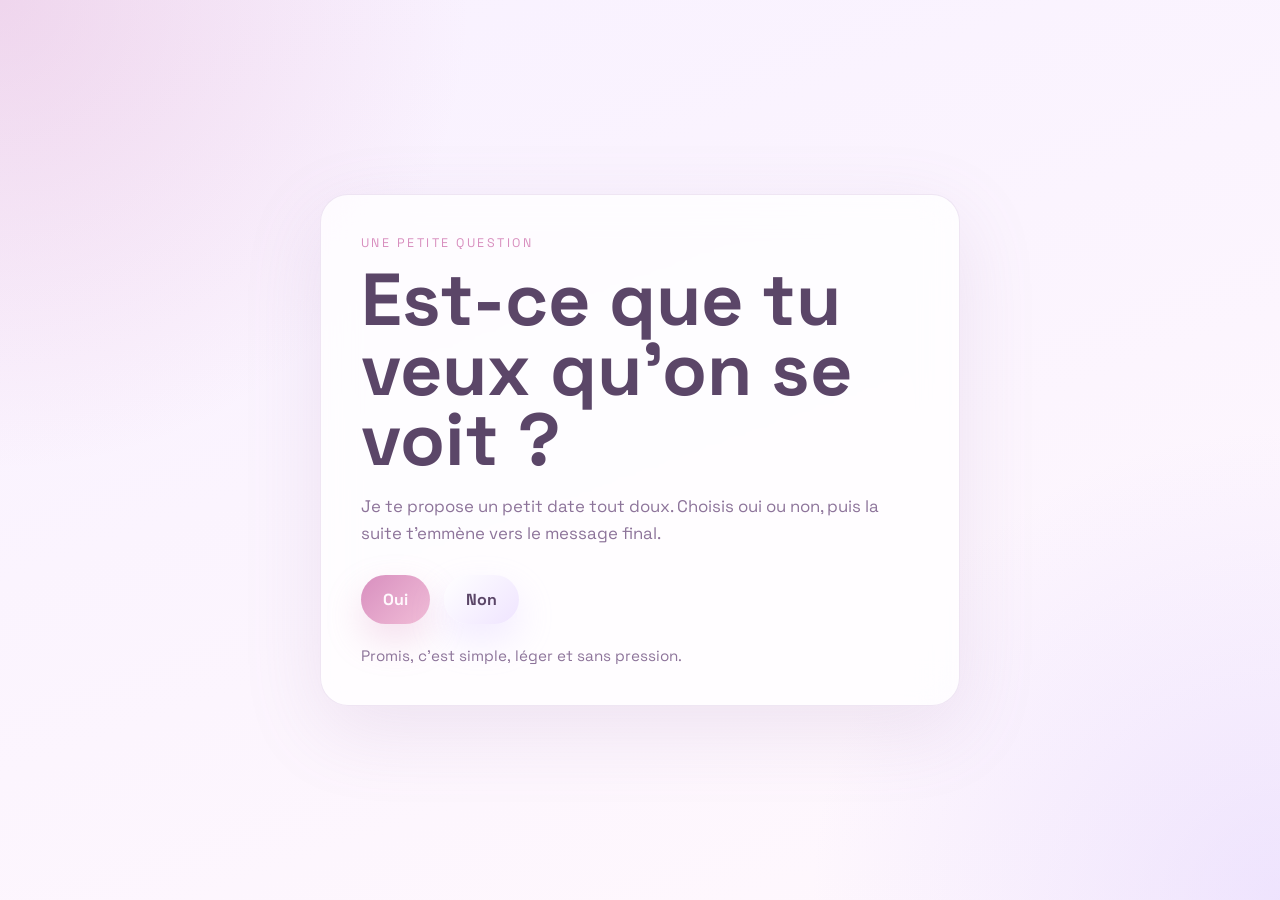
==== index.html @ bc8c7d47 "initial commit" ====
<!doctype html>
<html lang="fr">
  <head>
    <meta charset="utf-8" />
    <meta name="viewport" content="width=device-width, initial-scale=1" />
    <title>Mini choix</title>
    <link rel="preconnect" href="https://fonts.googleapis.com" />
    <link rel="preconnect" href="https://fonts.gstatic.com" crossorigin />
    <link href="https://fonts.googleapis.com/css2?family=Space+Grotesk:wght@400;500;700&display=swap" rel="stylesheet" />
    <link rel="stylesheet" href="style.css" />
  </head>
  <body>
    <main class="page shell">
      <section class="card hero">
        <p class="eyebrow">Une petite question</p>
        <h1>Est-ce que tu veux qu’on se voit ?</h1>
        <p class="lead">Je te propose un petit date tout doux. Choisis oui ou non, puis la suite t’emmène vers le message final.</p>

        <div class="choices">
          <button class="choice yes" data-answer="oui" type="button">Oui</button>
          <button class="choice no" data-answer="non" type="button">Non</button>
        </div>

        <p class="hint">Promis, c’est simple, léger et sans pression.</p>
      </section>
    </main>

    <script src="app.js"></script>
  </body>
</html>
---- style.css ----
:root {
  color-scheme: dark;
  --bg: #f8f1ff;
  --bg-2: #fff8fd;
  --card: rgba(255, 255, 255, 0.76);
  --border: rgba(168, 123, 189, 0.18);
  --text: #5b4668;
  --muted: #8d749a;
  --accent: #d88fbf;
  --accent-2: #c8b4ff;
  --danger: #e48eb0;
  --shadow: 0 24px 80px rgba(146, 110, 163, 0.14);
}

* {
  box-sizing: border-box;
}

html,
body {
  min-height: 100%;
}

body {
  margin: 0;
  font-family: "Space Grotesk", sans-serif;
  color: var(--text);
  background:
    radial-gradient(circle at top left, rgba(216, 143, 191, 0.28), transparent 30%),
    radial-gradient(circle at bottom right, rgba(200, 180, 255, 0.3), transparent 30%),
    linear-gradient(160deg, var(--bg), var(--bg-2));
}

.shell {
  min-height: 100vh;
  display: grid;
  place-items: center;
  padding: 24px;
}

.card {
  width: min(640px, 100%);
  padding: clamp(24px, 4vw, 40px);
  border: 1px solid var(--border);
  border-radius: 28px;
  background: var(--card);
  box-shadow: var(--shadow);
  backdrop-filter: blur(18px);
}

.eyebrow {
  margin: 0 0 14px;
  text-transform: uppercase;
  letter-spacing: 0.2em;
  font-size: 0.78rem;
  color: var(--accent);
}

h1 {
  margin: 0;
  font-size: clamp(2.2rem, 7vw, 4.6rem);
  line-height: 0.95;
}

.lead {
  margin: 18px 0 0;
  max-width: 36rem;
  color: var(--muted);
  font-size: 1.05rem;
  line-height: 1.6;
}

.choices,
.actions {
  margin-top: 28px;
  display: flex;
  gap: 14px;
  flex-wrap: wrap;
}

.choice,
.button,
.link {
  border: 0;
  border-radius: 999px;
  padding: 14px 22px;
  font: inherit;
  font-weight: 700;
  text-decoration: none;
  cursor: pointer;
  transition: transform 0.18s ease, box-shadow 0.18s ease, background 0.18s ease;
}

.choice:hover,
.button:hover,
.link:hover {
  transform: translateY(-2px);
}

.choice.yes,
.button {
  color: #fff9fd;
  background: linear-gradient(135deg, #d88fbf, #f1bdd7);
  box-shadow: 0 16px 36px rgba(216, 143, 191, 0.28);
}

.choice.no {
  color: #5b4668;
  background: linear-gradient(135deg, #ffffff, #efe4ff);
  box-shadow: 0 16px 36px rgba(200, 180, 255, 0.24);
}

.link {
  color: var(--text);
  background: rgba(255, 255, 255, 0.52);
  border: 1px solid rgba(168, 123, 189, 0.14);
}

.hint {
  margin: 22px 0 0;
  color: var(--muted);
  font-size: 0.95rem;
}

.result-box {
  margin: 28px 0;
  padding: 18px 20px;
  border-radius: 20px;
  border: 1px solid rgba(168, 123, 189, 0.16);
  background: rgba(255, 255, 255, 0.56);
}

.label {
  display: block;
  margin-bottom: 8px;
  color: var(--muted);
  font-size: 0.9rem;
}

#resultAnswer {
  font-size: 1.35rem;
}

@media (max-width: 520px) {
  .card {
    border-radius: 22px;
  }

  .choice,
  .button,
  .link {
    width: 100%;
    justify-content: center;
    text-align: center;
  }
}
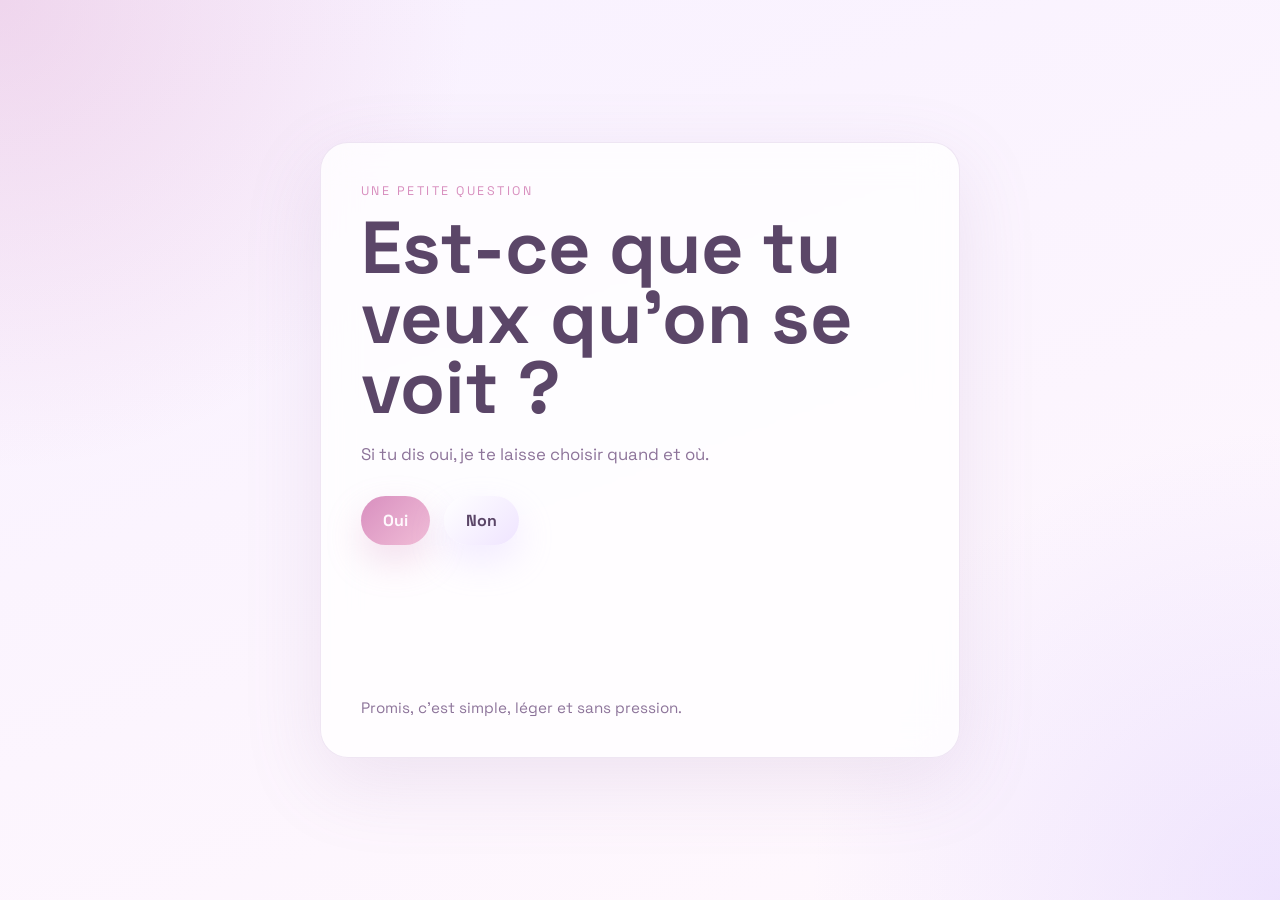
==== commit a63a4273: "Add date and location selection features with corresponding UI updates - Implemented functions to sa" ====
--- a/index.html
+++ b/index.html
@@ -14,7 +14,7 @@
       <section class="card hero">
         <p class="eyebrow">Une petite question</p>
         <h1>Est-ce que tu veux qu’on se voit ?</h1>
-        <p class="lead">Je te propose un petit date tout doux. Choisis oui ou non, puis la suite t’emmène vers le message final.</p>
+        <p class="lead">Si tu dis oui, je te laisse choisir quand et où.</p>
 
         <div class="choices">
           <button class="choice yes" data-answer="oui" type="button">Oui</button>
--- a/style.css
+++ b/style.css
@@ -70,12 +70,48 @@
   line-height: 1.6;
 }
 
+.stack-form {
+  margin-top: 28px;
+}
+
+.field {
+  display: grid;
+  gap: 10px;
+  color: var(--text);
+  font-size: 0.98rem;
+  font-weight: 700;
+}
+
+.date-input,
+.select-input {
+  width: min(100%, 360px);
+  padding: 14px 16px;
+  border-radius: 18px;
+  border: 1px solid rgba(168, 123, 189, 0.2);
+  background: rgba(255, 255, 255, 0.76);
+  color: var(--text);
+  font: inherit;
+  box-shadow: inset 0 1px 0 rgba(255, 255, 255, 0.75);
+}
+
+.date-input:focus,
+.select-input:focus {
+  outline: 2px solid rgba(216, 143, 191, 0.4);
+  outline-offset: 2px;
+}
+
 .choices,
 .actions {
   margin-top: 28px;
   display: flex;
   gap: 14px;
   flex-wrap: wrap;
+}
+
+.choices {
+  position: relative;
+  min-height: 180px;
+  align-items: flex-start;
 }
 
 .choice,
@@ -110,6 +146,13 @@
   box-shadow: 0 16px 36px rgba(200, 180, 255, 0.24);
 }
 
+.choice.no.is-moving {
+  position: absolute;
+  z-index: 3;
+  transition: top 0.42s cubic-bezier(0.2, 0.8, 0.2, 1), left 0.42s cubic-bezier(0.2, 0.8, 0.2, 1), transform 0.42s ease;
+  transform: rotate(10deg) scale(1.05);
+}
+
 .link {
   color: var(--text);
   background: rgba(255, 255, 255, 0.52);
@@ -146,6 +189,10 @@
     border-radius: 22px;
   }
 
+  .choices {
+    min-height: 220px;
+  }
+
   .choice,
   .button,
   .link {
@@ -153,4 +200,13 @@
     justify-content: center;
     text-align: center;
   }
+
+  .choice.no.is-moving {
+    width: auto;
+  }
+
+  .date-input,
+  .select-input {
+    width: 100%;
+  }
 }
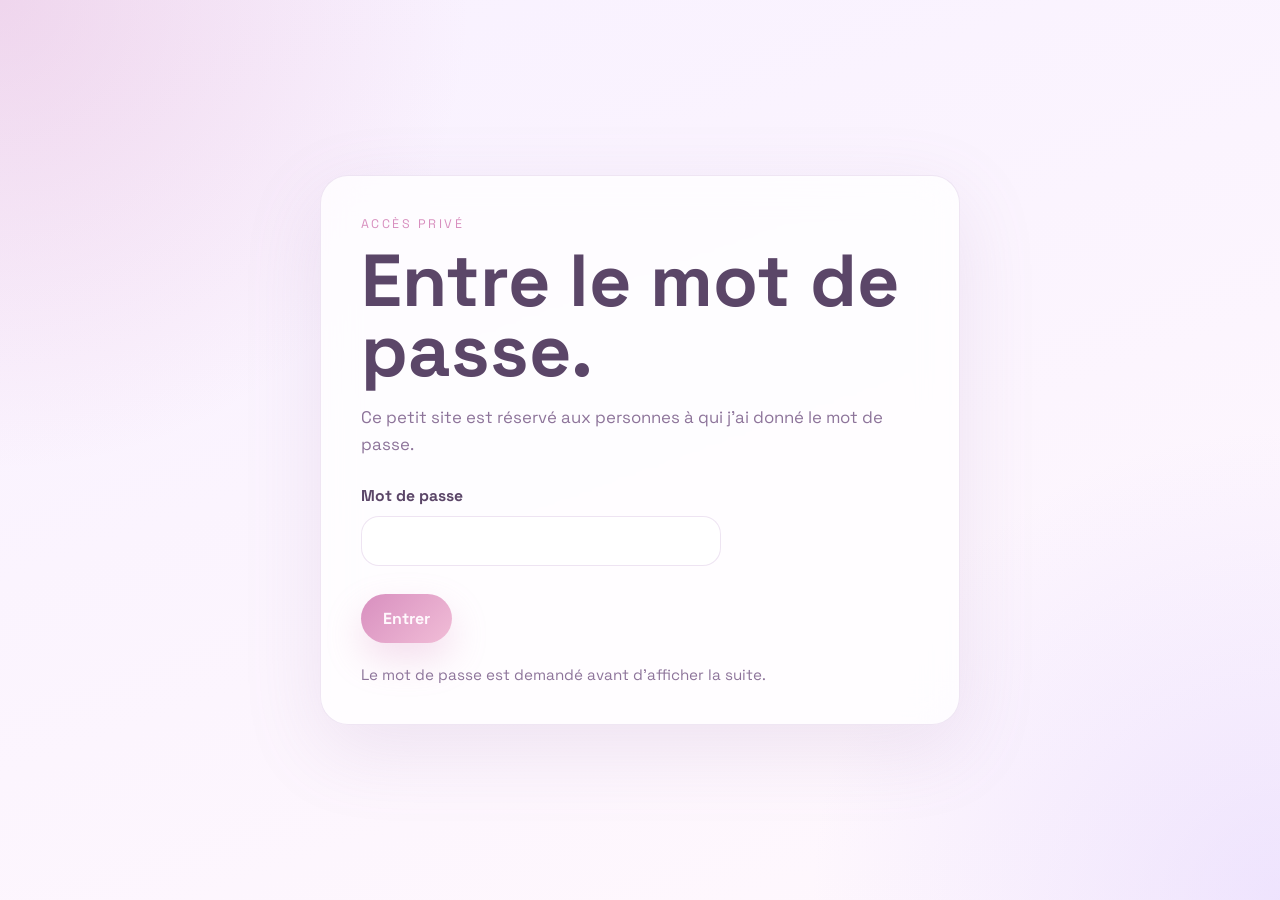
==== commit a17be913: "Implement password protection for private access and enhance UI for authentication" ====
--- a/index.html
+++ b/index.html
@@ -12,16 +12,37 @@
   <body>
     <main class="page shell">
       <section class="card hero">
-        <p class="eyebrow">Une petite question</p>
-        <h1>Est-ce que tu veux qu’on se voit ?</h1>
-        <p class="lead">Si tu dis oui, je te laisse choisir quand et où.</p>
+        <div id="authGate" class="auth-gate">
+          <p class="eyebrow">Accès privé</p>
+          <h1>Entre le mot de passe.</h1>
+          <p class="lead">Ce petit site est réservé aux personnes à qui j’ai donné le mot de passe.</p>
 
-        <div class="choices">
-          <button class="choice yes" data-answer="oui" type="button">Oui</button>
-          <button class="choice no" data-answer="non" type="button">Non</button>
+          <form class="stack-form" id="passwordForm">
+            <label class="field" for="passwordInput">
+              Mot de passe
+              <input class="text-input password-input" type="password" id="passwordInput" name="passwordInput" autocomplete="current-password" required />
+            </label>
+
+            <div class="actions">
+              <button class="button" type="submit">Entrer</button>
+            </div>
+          </form>
+
+          <p class="hint" id="passwordHint">Le mot de passe est demandé avant d’afficher la suite.</p>
         </div>
 
-        <p class="hint">Promis, c’est simple, léger et sans pression.</p>
+        <div id="siteContent" class="site-content is-hidden">
+          <p class="eyebrow">Une petite question</p>
+          <h1>Est-ce que tu veux qu’on se voit ?</h1>
+          <p class="lead">Si tu dis oui, je te laisse choisir quand et où.</p>
+
+          <div class="choices">
+            <button class="choice yes" data-answer="oui" type="button">Oui</button>
+            <button class="choice no" data-answer="non" type="button">Non</button>
+          </div>
+
+          <p class="hint">Promis, c’est simple, léger et sans pression.</p>
+        </div>
       </section>
     </main>
 
--- a/style.css
+++ b/style.css
@@ -74,6 +74,15 @@
   margin-top: 28px;
 }
 
+.is-hidden {
+  display: none !important;
+}
+
+.auth-gate,
+.site-content {
+  width: 100%;
+}
+
 .field {
   display: grid;
   gap: 10px;
@@ -82,7 +91,13 @@
   font-weight: 700;
 }
 
+.field.is-hidden {
+  display: none;
+}
+
 .date-input,
+.text-input,
+.password-input,
 .select-input {
   width: min(100%, 360px);
   padding: 14px 16px;
@@ -95,6 +110,8 @@
 }
 
 .date-input:focus,
+.text-input:focus,
+.password-input:focus,
 .select-input:focus {
   outline: 2px solid rgba(216, 143, 191, 0.4);
   outline-offset: 2px;
@@ -206,6 +223,7 @@
   }
 
   .date-input,
+  .text-input,
   .select-input {
     width: 100%;
   }
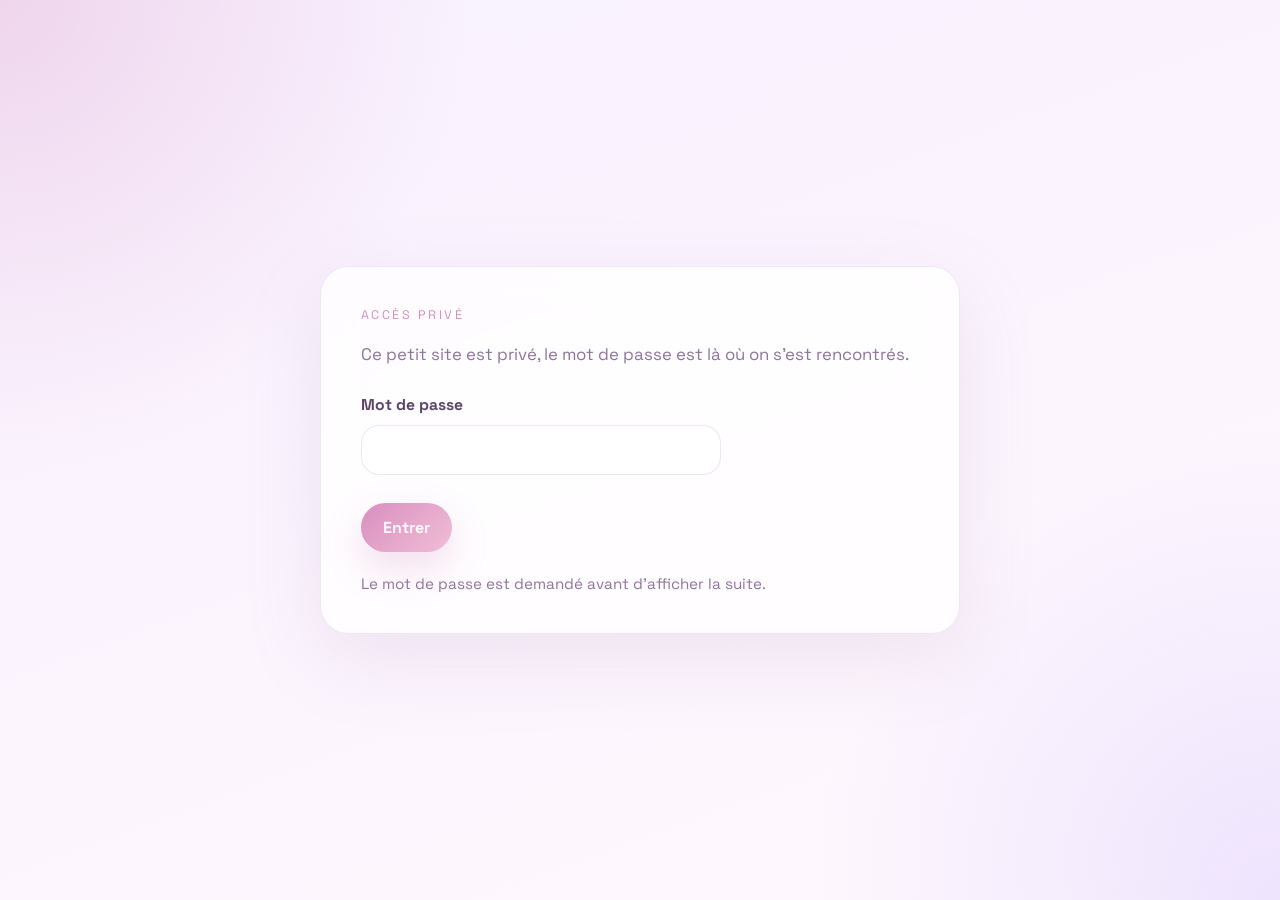
==== commit 3ea9c7a8: "Enhance user interaction by updating password prompt and restructuring choice form; implement result" ====
--- a/index.html
+++ b/index.html
@@ -14,8 +14,7 @@
       <section class="card hero">
         <div id="authGate" class="auth-gate">
           <p class="eyebrow">Accès privé</p>
-          <h1>Entre le mot de passe.</h1>
-          <p class="lead">Ce petit site est réservé aux personnes à qui j’ai donné le mot de passe.</p>
+          <p class="lead">Ce petit site est privé, le mot de passe est là où on s'est rencontrés.</p>
 
           <form class="stack-form" id="passwordForm">
             <label class="field" for="passwordInput">
@@ -34,14 +33,13 @@
         <div id="siteContent" class="site-content is-hidden">
           <p class="eyebrow">Une petite question</p>
           <h1>Est-ce que tu veux qu’on se voit ?</h1>
-          <p class="lead">Si tu dis oui, je te laisse choisir quand et où.</p>
+          <form class="stack-form" id="choiceForm">
+            <div class="choices">
+              <button class="choice yes" data-answer="oui" name="answer" value="oui" type="submit">Oui</button>
+              <button class="choice no" data-answer="non" name="answer" value="non" type="submit">Non</button>
+            </div>
+          </form>
 
-          <div class="choices">
-            <button class="choice yes" data-answer="oui" type="button">Oui</button>
-            <button class="choice no" data-answer="non" type="button">Non</button>
-          </div>
-
-          <p class="hint">Promis, c’est simple, léger et sans pression.</p>
         </div>
       </section>
     </main>
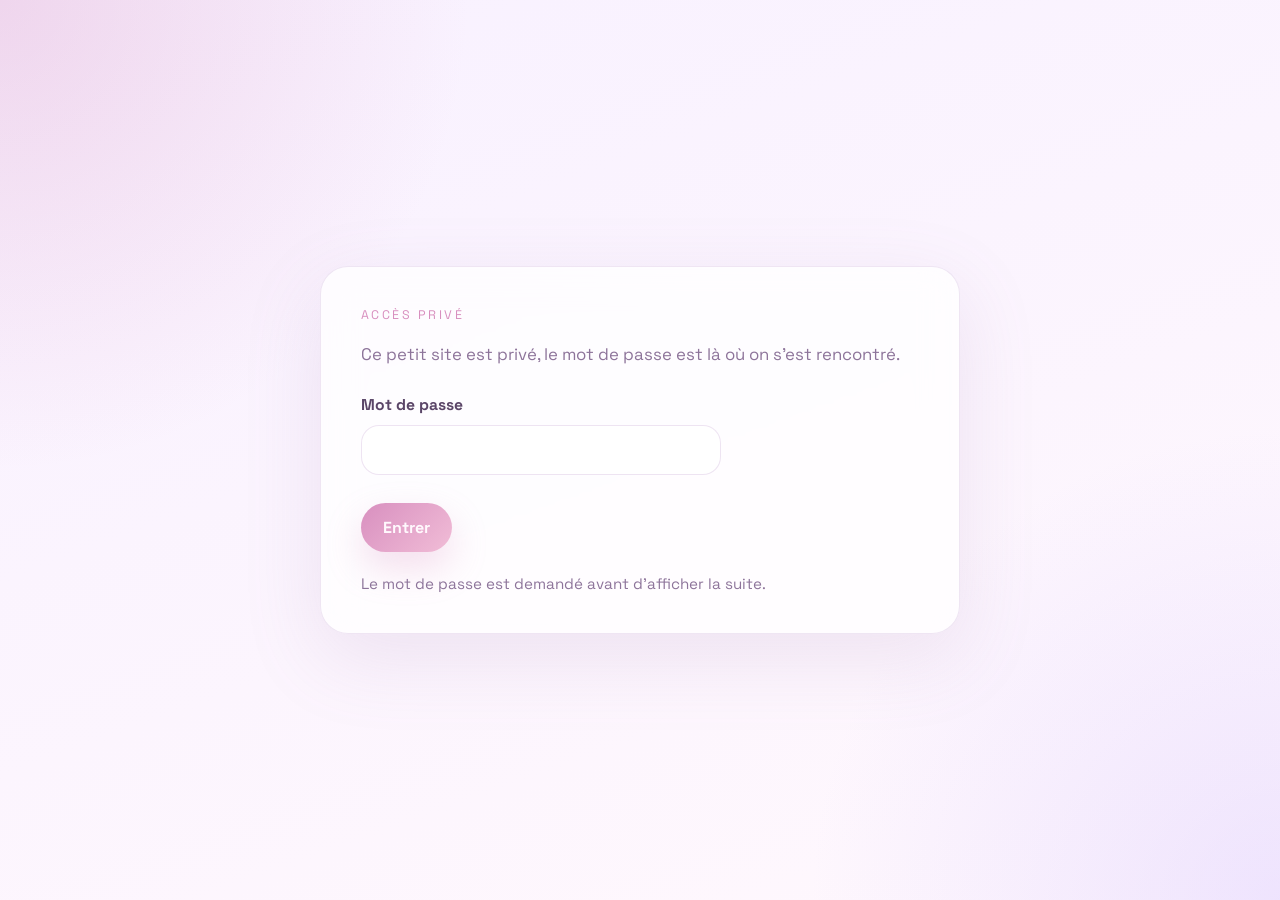
==== commit df028269: "Enhance no button interaction with dynamic labels and movement effects; update CSS for smoother tran" ====
--- a/index.html
+++ b/index.html
@@ -14,7 +14,7 @@
       <section class="card hero">
         <div id="authGate" class="auth-gate">
           <p class="eyebrow">Accès privé</p>
-          <p class="lead">Ce petit site est privé, le mot de passe est là où on s'est rencontrés.</p>
+          <p class="lead">Ce petit site est privé, le mot de passe est là où on s'est rencontré.</p>
 
           <form class="stack-form" id="passwordForm">
             <label class="field" for="passwordInput">
--- a/style.css
+++ b/style.css
@@ -166,8 +166,11 @@
 .choice.no.is-moving {
   position: absolute;
   z-index: 3;
-  transition: top 0.42s cubic-bezier(0.2, 0.8, 0.2, 1), left 0.42s cubic-bezier(0.2, 0.8, 0.2, 1), transform 0.42s ease;
-  transform: rotate(10deg) scale(1.05);
+  transition:
+    top var(--move-duration, 0.42s) cubic-bezier(0.2, 0.8, 0.2, 1),
+    left var(--move-duration, 0.42s) cubic-bezier(0.2, 0.8, 0.2, 1),
+    transform var(--move-duration, 0.42s) ease;
+  transform: rotate(var(--move-tilt, 10deg)) scale(var(--move-scale, 1.05));
 }
 
 .link {
